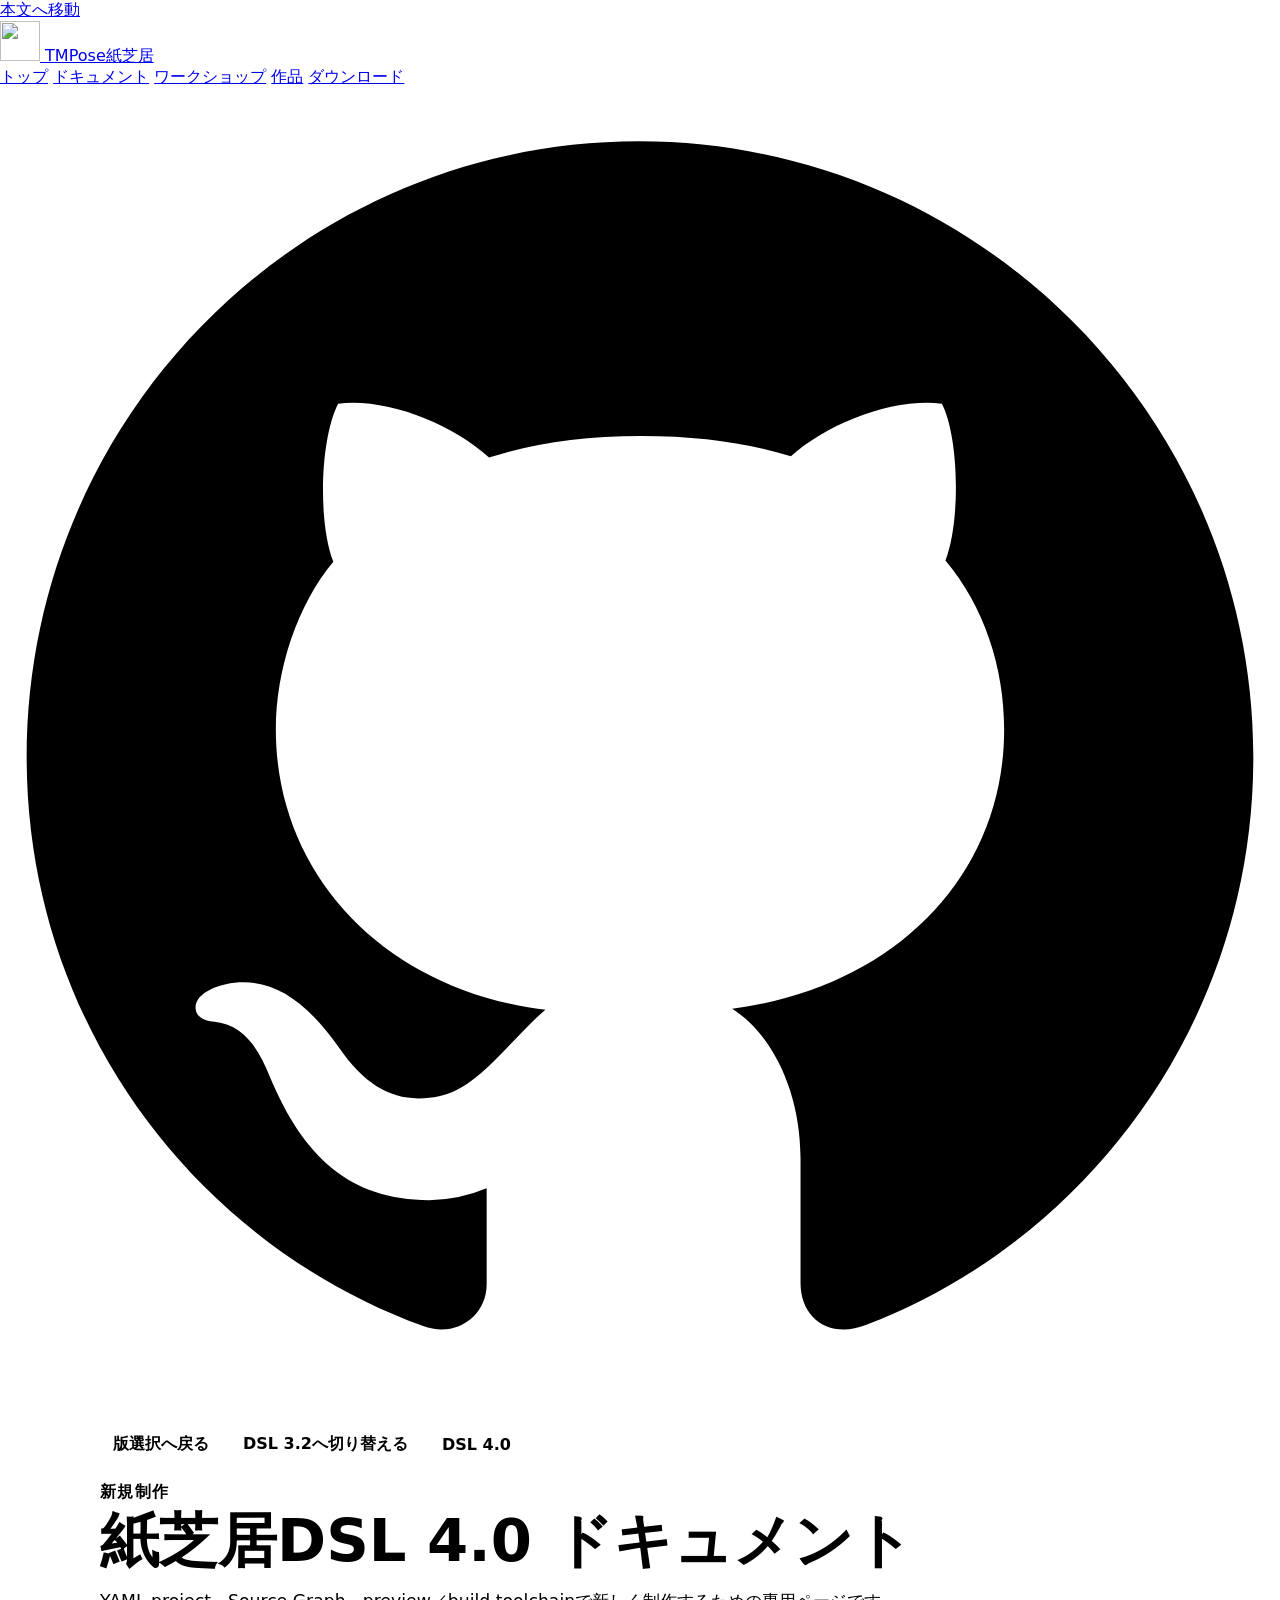
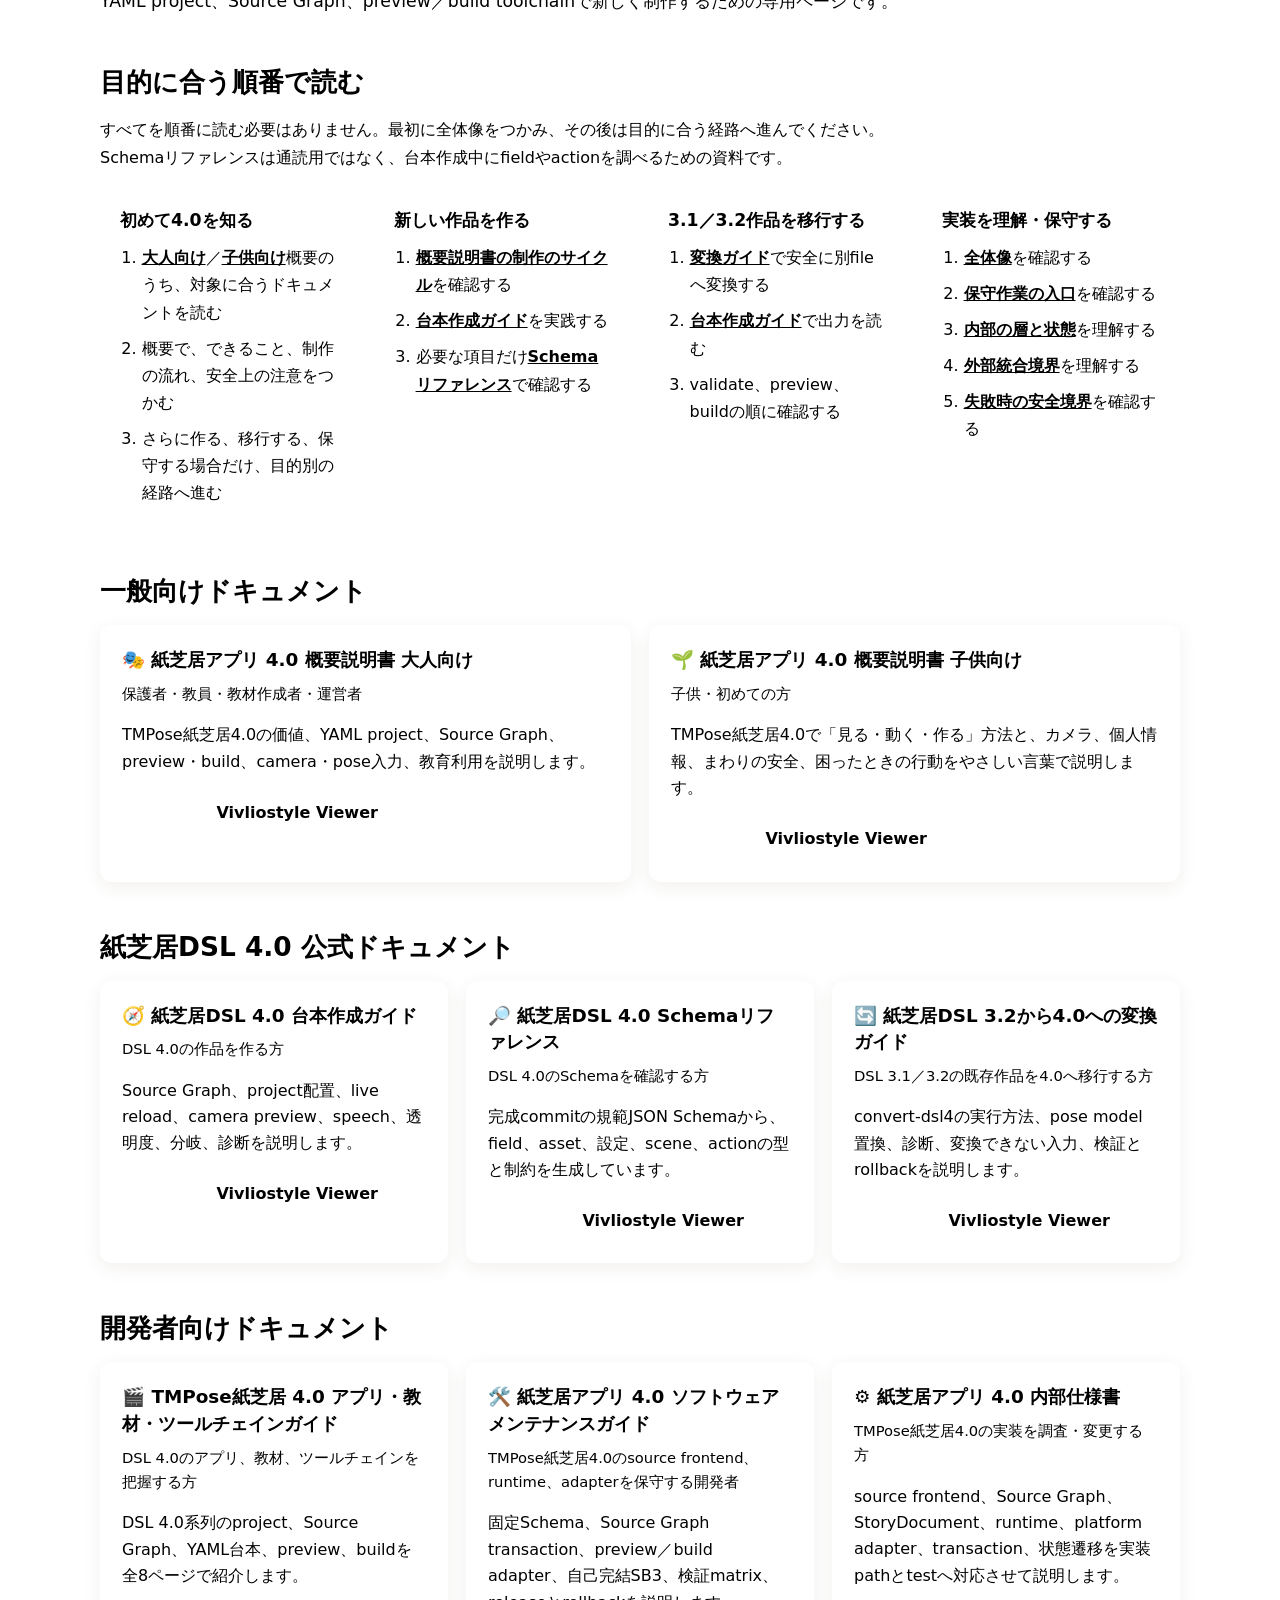
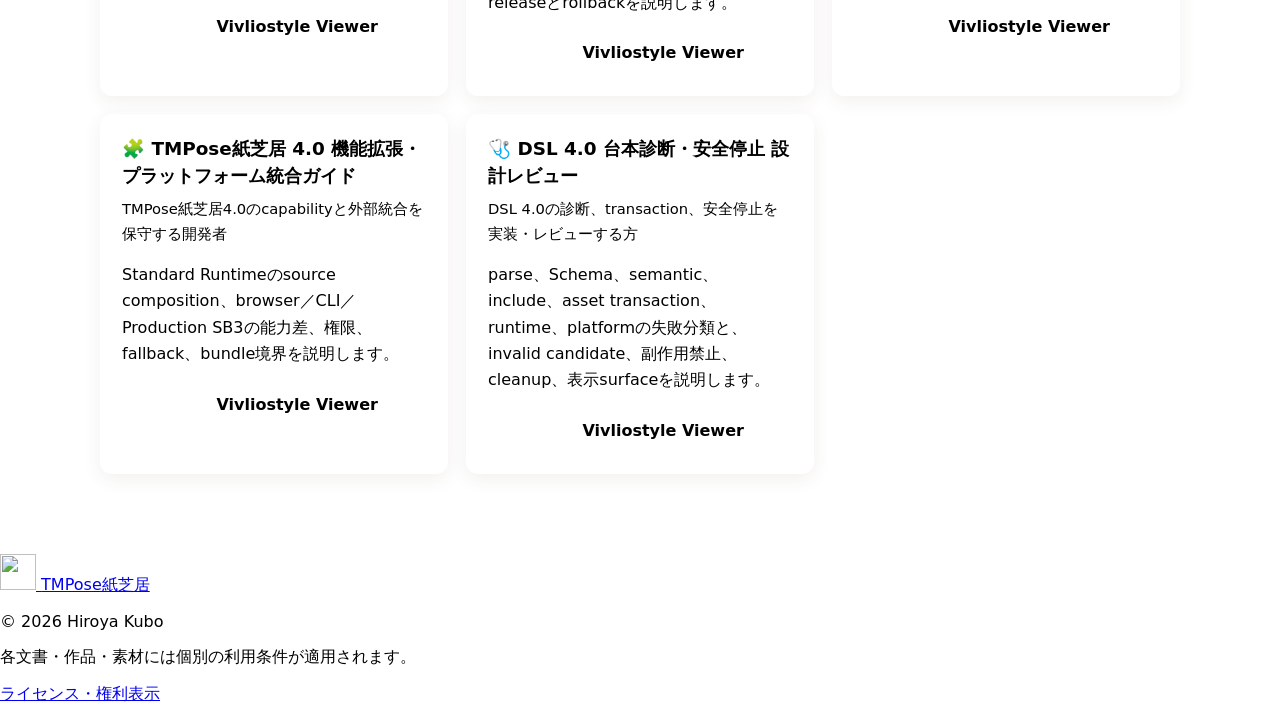
==== site/4.0/index.html @ bc0b0174 "Merge e92f4661d6a951f783a06829bd5346970b8b7bf6 into ef5ad79e44b089347c12c3574b7f335a104f0465" ====
<!doctype html>
<html lang="ja">
  <head>
    <meta charset="utf-8" />
    <meta name="viewport" content="width=device-width, initial-scale=1" />
    <meta name="description" content="紙芝居DSL 4.0の台本作者向け、開発者向け公式ドキュメント" />
    <title>紙芝居DSL 4.0 ドキュメント | TMPose紙芝居</title>
    <link rel="icon" type="image/png" sizes="256x256" href="../favicon.png" />
    <link rel="stylesheet" href="../site-shell.css" />
    <link rel="stylesheet" href="../document-index.css" />
    <script type="module" src="../site-shell.js"></script>
  </head>
  <body>
    <a class="skip-link" href="#main-content">本文へ移動</a>
    <header class="site-header">
      <div class="site-header__inner">
        <a class="site-brand" href="https://kubohiroya.github.io/tmpose-kamishibai/">
          <img class="site-brand__symbol" src="../favicon.png" width="40" height="40" alt="" />
          <span>TMPose紙芝居</span>
        </a>
        <nav class="site-nav" aria-label="サイトナビゲーション">
          <a class="site-nav__link" href="https://kubohiroya.github.io/tmpose-kamishibai/"
            >トップ</a
          >
          <a
            class="site-nav__link"
            href="https://kubohiroya.github.io/tmpose-kamishibai-docs/"
            aria-current="page"
            >ドキュメント</a
          >
          <a
            class="site-nav__link"
            href="https://kubohiroya.github.io/tmpose-kamishibai-docs/workshops/"
            >ワークショップ</a
          >
          <a class="site-nav__link" href="https://kubohiroya.github.io/tmpose-kamishibai-samples/"
            >作品</a
          >
          <a class="site-nav__link" href="https://kubohiroya.github.io/tmpose-kamishibai/downloads/"
            >ダウンロード</a
          >
        </nav>
        <a
          class="site-repository"
          href="https://github.com/kubohiroya/tmpose-kamishibai-docs"
          target="_blank"
          rel="noopener"
          aria-label="tmpose-kamishibai-docsをGitHubで開く"
          title="tmpose-kamishibai-docsをGitHubで開く"
        >
          <svg class="site-repository__icon" viewBox="0 0 24 24" aria-hidden="true">
            <path
              d="M10.226 17.284c-2.965-.36-5.054-2.493-5.054-5.256 0-1.123.404-2.336 1.078-3.144-.292-.741-.247-2.314.09-2.965.898-.112 2.111.36 2.83 1.01.853-.269 1.752-.404 2.853-.404 1.1 0 1.999.135 2.807.382.696-.629 1.932-1.1 2.83-.988.315.606.36 2.179.067 2.942.72.854 1.101 2 1.101 3.167 0 2.763-2.089 4.852-5.098 5.234.763.494 1.28 1.572 1.28 2.807v2.336c0 .674.561 1.056 1.235.786 4.066-1.55 7.255-5.615 7.255-10.646C23.5 6.188 18.334 1 11.978 1 5.62 1 .5 6.188.5 12.545c0 4.986 3.167 9.12 7.435 10.669.606.225 1.19-.18 1.19-.786V20.63a2.9 2.9 0 0 1-1.078.224c-1.483 0-2.359-.808-2.987-2.313-.247-.607-.517-.966-1.034-1.033-.27-.023-.359-.135-.359-.27 0-.27.45-.471.898-.471.652 0 1.213.404 1.797 1.235.45.651.921.943 1.483.943.561 0 .92-.202 1.437-.719.382-.381.674-.718.944-.943"
            />
          </svg>
        </a>
      </div>
    </header>
    <main id="main-content" class="version-page" tabindex="-1">
      <nav class="version-switch" aria-label="ドキュメントの版">
        <a href="../">版選択へ戻る</a>
        <a href="../3.2/">DSL 3.2へ切り替える</a>
        <a href="./" aria-current="page">DSL 4.0</a>
      </nav>
      <header class="page-intro">
        <p class="page-kicker">新規制作</p>
        <h1>紙芝居DSL 4.0 ドキュメント</h1>
        <p class="version-summary">
          YAML project、Source Graph、preview／build toolchainで新しく制作するための専用ページです。
        </p>
      </header>
      <section class="reading-paths" aria-labelledby="reading-paths-title">
        <h2 id="reading-paths-title">目的に合う順番で読む</h2>
        <p class="reading-paths__intro">
          すべてを順番に読む必要はありません。最初に全体像をつかみ、その後は目的に合う経路へ進んでください。
          Schemaリファレンスは通読用ではなく、台本作成中にfieldやactionを調べるための資料です。
        </p>
        <div class="reading-paths__grid">
          <article>
            <h3>初めて4.0を知る</h3>
            <ol>
              <li>
                <a href="user-guides/executive-summary-adult-4.0/">大人向け</a>／<a
                  href="user-guides/executive-summary-kids-4.0/"
                  >子供向け</a
                >概要のうち、対象に合うドキュメントを読む
              </li>
              <li>概要で、できること、制作の流れ、安全上の注意をつかむ</li>
              <li>さらに作る、移行する、保守する場合だけ、目的別の経路へ進む</li>
            </ol>
          </article>
          <article>
            <h3>新しい作品を作る</h3>
            <ol>
              <li>
                <a href="user-guides/executive-summary-adult-4.0/document.html#制作のサイクル"
                  >概要説明書の制作のサイクル</a
                >を確認する
              </li>
              <li>
                <a href="dsl-author-guides/dsl-4.0-author-guide/">台本作成ガイド</a>を実践する
              </li>
              <li>
                必要な項目だけ<a href="dsl-author-guides/dsl-4.0-schema-reference/"
                  >Schemaリファレンス</a
                >で確認する
              </li>
            </ol>
          </article>
          <article>
            <h3>3.1／3.2作品を移行する</h3>
            <ol>
              <li>
                <a href="dsl-author-guides/dsl-3.2-to-4.0-conversion-guide/">変換ガイド</a
                >で安全に別fileへ変換する
              </li>
              <li>
                <a href="dsl-author-guides/dsl-4.0-author-guide/">台本作成ガイド</a>で出力を読む
              </li>
              <li>validate、preview、buildの順に確認する</li>
            </ol>
          </article>
          <article>
            <h3>実装を理解・保守する</h3>
            <ol>
              <li>
                <a href="developer-guides/application-materials-guide-4.0/">全体像</a>を確認する
              </li>
              <li><a href="developer-guides/developer-guide-4.0/">保守作業の入口</a>を確認する</li>
              <li>
                <a href="developer-guides/internal-specification-4.0/">内部の層と状態</a>を理解する
              </li>
              <li><a href="developer-guides/extension-guide-4.0/">外部統合境界</a>を理解する</li>
              <li>
                <a href="developer-guides/dsl-4.0-diagnostics-design/">失敗時の安全境界</a
                >を確認する
              </li>
            </ol>
          </article>
        </div>
      </section>
      <section aria-labelledby="user-documents">
        <h2 id="user-documents">一般向けドキュメント</h2>
        <div class="cards">
          <article>
            <h3><span aria-hidden="true">🎭</span> 紙芝居アプリ 4.0 概要説明書 大人向け</h3>
            <p class="audience">保護者・教員・教材作成者・運営者</p>
            <p>
              TMPose紙芝居4.0の価値、YAML project、Source
              Graph、preview・build、camera・pose入力、教育利用を説明します。
            </p>
            <div class="actions">
              <a class="button" href="user-guides/executive-summary-adult-4.0/">HTML</a>
              <a
                class="button secondary"
                href="https://vivliostyle.org/viewer/#src=https://kubohiroya.github.io/tmpose-kamishibai-docs/4.0/user-guides/executive-summary-adult-4.0/publication.json&amp;bookMode=true"
                target="_blank"
                rel="noopener"
                >Vivliostyle Viewer</a
              >
            </div>
          </article>
          <article>
            <h3><span aria-hidden="true">🌱</span> 紙芝居アプリ 4.0 概要説明書 子供向け</h3>
            <p class="audience">子供・初めての方</p>
            <p>
              TMPose紙芝居4.0で「見る・動く・作る」方法と、カメラ、個人情報、まわりの安全、困ったときの行動をやさしい言葉で説明します。
            </p>
            <div class="actions">
              <a class="button" href="user-guides/executive-summary-kids-4.0/">HTML</a>
              <a
                class="button secondary"
                href="https://vivliostyle.org/viewer/#src=https://kubohiroya.github.io/tmpose-kamishibai-docs/4.0/user-guides/executive-summary-kids-4.0/publication.json&amp;bookMode=true"
                target="_blank"
                rel="noopener"
                >Vivliostyle Viewer</a
              >
            </div>
          </article>
        </div>
      </section>
      <section aria-labelledby="dsl-documents">
        <h2 id="dsl-documents">紙芝居DSL 4.0 公式ドキュメント</h2>
        <div class="cards">
          <article>
            <h3><span aria-hidden="true">🧭</span> 紙芝居DSL 4.0 台本作成ガイド</h3>
            <p class="audience">DSL 4.0の作品を作る方</p>
            <p>
              Source Graph、project配置、live reload、camera
              preview、speech、透明度、分岐、診断を説明します。
            </p>
            <div class="actions">
              <a class="button" href="dsl-author-guides/dsl-4.0-author-guide/">HTML</a>
              <a
                class="button secondary"
                href="https://vivliostyle.org/viewer/#src=https://kubohiroya.github.io/tmpose-kamishibai-docs/4.0/dsl-author-guides/dsl-4.0-author-guide/publication.json&amp;bookMode=true"
                target="_blank"
                rel="noopener"
                >Vivliostyle Viewer</a
              >
            </div>
          </article>
          <article>
            <h3><span aria-hidden="true">🔎</span> 紙芝居DSL 4.0 Schemaリファレンス</h3>
            <p class="audience">DSL 4.0のSchemaを確認する方</p>
            <p>
              完成commitの規範JSON
              Schemaから、field、asset、設定、scene、actionの型と制約を生成しています。
            </p>
            <div class="actions">
              <a class="button" href="dsl-author-guides/dsl-4.0-schema-reference/">HTML</a>
              <a
                class="button secondary"
                href="https://vivliostyle.org/viewer/#src=https://kubohiroya.github.io/tmpose-kamishibai-docs/4.0/dsl-author-guides/dsl-4.0-schema-reference/publication.json&amp;bookMode=true"
                target="_blank"
                rel="noopener"
                >Vivliostyle Viewer</a
              >
            </div>
          </article>
          <article>
            <h3><span aria-hidden="true">🔄</span> 紙芝居DSL 3.2から4.0への変換ガイド</h3>
            <p class="audience">DSL 3.1／3.2の既存作品を4.0へ移行する方</p>
            <p>
              convert-dsl4の実行方法、pose
              model置換、診断、変換できない入力、検証とrollbackを説明します。
            </p>
            <div class="actions">
              <a class="button" href="dsl-author-guides/dsl-3.2-to-4.0-conversion-guide/">HTML</a>
              <a
                class="button secondary"
                href="https://vivliostyle.org/viewer/#src=https://kubohiroya.github.io/tmpose-kamishibai-docs/4.0/dsl-author-guides/dsl-3.2-to-4.0-conversion-guide/publication.json&amp;bookMode=true"
                target="_blank"
                rel="noopener"
                >Vivliostyle Viewer</a
              >
            </div>
          </article>
        </div>
      </section>
      <section aria-labelledby="developer-documents">
        <h2 id="developer-documents">開発者向けドキュメント</h2>
        <div class="cards">
          <article>
            <h3>
              <span aria-hidden="true">🎬</span> TMPose紙芝居 4.0 アプリ・教材・ツールチェインガイド
            </h3>
            <p class="audience">DSL 4.0のアプリ、教材、ツールチェインを把握する方</p>
            <p>
              DSL 4.0系列のproject、Source Graph、YAML台本、preview、buildを全8ページで紹介します。
            </p>
            <div class="actions">
              <a class="button" href="developer-guides/application-materials-guide-4.0/">HTML</a>
              <a
                class="button secondary"
                href="https://vivliostyle.org/viewer/#src=https://kubohiroya.github.io/tmpose-kamishibai-docs/4.0/developer-guides/application-materials-guide-4.0/publication.json&amp;bookMode=true"
                target="_blank"
                rel="noopener"
                >Vivliostyle Viewer</a
              >
            </div>
          </article>
          <article>
            <h3>
              <span aria-hidden="true">🛠️</span> 紙芝居アプリ 4.0 ソフトウェアメンテナンスガイド
            </h3>
            <p class="audience">
              TMPose紙芝居4.0のsource frontend、runtime、adapterを保守する開発者
            </p>
            <p>
              固定Schema、Source Graph transaction、preview／build
              adapter、自己完結SB3、検証matrix、releaseとrollbackを説明します。
            </p>
            <div class="actions">
              <a class="button" href="developer-guides/developer-guide-4.0/">HTML</a>
              <a
                class="button secondary"
                href="https://vivliostyle.org/viewer/#src=https://kubohiroya.github.io/tmpose-kamishibai-docs/4.0/developer-guides/developer-guide-4.0/publication.json&amp;bookMode=true"
                target="_blank"
                rel="noopener"
                >Vivliostyle Viewer</a
              >
            </div>
          </article>
          <article>
            <h3><span aria-hidden="true">⚙️</span> 紙芝居アプリ 4.0 内部仕様書</h3>
            <p class="audience">TMPose紙芝居4.0の実装を調査・変更する方</p>
            <p>
              source frontend、Source Graph、StoryDocument、runtime、platform
              adapter、transaction、状態遷移を実装pathとtestへ対応させて説明します。
            </p>
            <div class="actions">
              <a class="button" href="developer-guides/internal-specification-4.0/">HTML</a>
              <a
                class="button secondary"
                href="https://vivliostyle.org/viewer/#src=https://kubohiroya.github.io/tmpose-kamishibai-docs/4.0/developer-guides/internal-specification-4.0/publication.json&amp;bookMode=true"
                target="_blank"
                rel="noopener"
                >Vivliostyle Viewer</a
              >
            </div>
          </article>
          <article>
            <h3>
              <span aria-hidden="true">🧩</span> TMPose紙芝居 4.0
              機能拡張・プラットフォーム統合ガイド
            </h3>
            <p class="audience">TMPose紙芝居4.0のcapabilityと外部統合を保守する開発者</p>
            <p>
              Standard Runtimeのsource composition、browser／CLI／Production
              SB3の能力差、権限、fallback、bundle境界を説明します。
            </p>
            <div class="actions">
              <a class="button" href="developer-guides/extension-guide-4.0/">HTML</a>
              <a
                class="button secondary"
                href="https://vivliostyle.org/viewer/#src=https://kubohiroya.github.io/tmpose-kamishibai-docs/4.0/developer-guides/extension-guide-4.0/publication.json&amp;bookMode=true"
                target="_blank"
                rel="noopener"
                >Vivliostyle Viewer</a
              >
            </div>
          </article>
          <article>
            <h3><span aria-hidden="true">🩺</span> DSL 4.0 台本診断・安全停止 設計レビュー</h3>
            <p class="audience">DSL 4.0の診断、transaction、安全停止を実装・レビューする方</p>
            <p>
              parse、Schema、semantic、include、asset transaction、runtime、platformの失敗分類と、
              invalid candidate、副作用禁止、cleanup、表示surfaceを説明します。
            </p>
            <div class="actions">
              <a class="button" href="developer-guides/dsl-4.0-diagnostics-design/">HTML</a>
              <a
                class="button secondary"
                href="https://vivliostyle.org/viewer/#src=https://kubohiroya.github.io/tmpose-kamishibai-docs/4.0/developer-guides/dsl-4.0-diagnostics-design/publication.json&amp;bookMode=true"
                target="_blank"
                rel="noopener"
                >Vivliostyle Viewer</a
              >
            </div>
          </article>
        </div>
      </section>
    </main>
    <footer class="site-footer" data-site-footer-version="1">
      <div class="site-footer__inner">
        <a class="site-footer__brand" href="https://kubohiroya.github.io/tmpose-kamishibai/">
          <img class="site-footer__symbol" src="../favicon.png" width="36" height="36" alt="" />
          <span>TMPose紙芝居</span>
        </a>
        <div class="site-footer__legal">
          <p>© 2026 Hiroya Kubo</p>
          <p class="site-footer__notice">各文書・作品・素材には個別の利用条件が適用されます。</p>
          <a
            class="site-footer__rights"
            href="https://kubohiroya.github.io/tmpose-kamishibai-docs/licenses/"
            >ライセンス・権利表示</a
          >
        </div>
      </div>
    </footer>
  </body>
</html>
---- site/document-index.css ----
:root {
  color-scheme: light;
  font-family: system-ui, sans-serif;
}

* {
  box-sizing: border-box;
}

body {
  margin: 0;
  background: var(--site-canvas);
  color: var(--site-ink);
}

main {
  width: min(1080px, calc(100% - 48px));
  margin: auto;
  padding: 52px 0 80px;
}

.page-intro {
  max-width: 78ch;
}

.page-intro h1 {
  margin: 0.2rem 0 0.75rem;
  font-size: clamp(2.15rem, 6vw, 3.7rem);
  line-height: 1.14;
}

.page-intro > p:last-child {
  margin: 0;
  color: var(--site-muted);
  font-size: 1.08rem;
  line-height: 1.8;
}

.page-kicker {
  margin: 0;
  color: var(--site-accent);
  font-weight: 800;
  letter-spacing: 0.08em;
}

.version-banners {
  display: grid;
  gap: 20px;
  margin-top: 2rem;
}

.version-banner {
  --version-accent: #7d4937;
  --version-tint: #fff2e8;
  display: grid;
  grid-template-columns: minmax(180px, 0.28fr) minmax(0, 1fr);
  overflow: hidden;
  border: 1px solid color-mix(in srgb, var(--version-accent) 38%, white);
  border-left: 10px solid var(--version-accent);
  border-radius: 8px;
  background: linear-gradient(100deg, var(--version-tint), var(--site-paper) 72%);
}

.version-banner--40 {
  --version-accent: #17635f;
  --version-tint: #e8f7f3;
}

.version-banner__label {
  display: flex;
  min-height: 100%;
  padding: 24px 20px;
  align-items: flex-start;
  flex-direction: column;
  justify-content: center;
  border-right: 1px solid color-mix(in srgb, var(--version-accent) 24%, white);
  color: var(--version-accent);
}

.version-banner__status {
  font-size: 0.88rem;
  font-weight: 800;
  letter-spacing: 0.08em;
}

.version-banner__version {
  font-size: clamp(3rem, 8vw, 4.8rem);
  font-weight: 900;
  letter-spacing: -0.08em;
  line-height: 1;
}

.version-banner__body {
  padding: 25px 29px 28px;
}

.version-banner__body h2 {
  margin: 0;
  font-size: 1.4rem;
  line-height: 1.4;
}

.version-banner__body > p {
  margin: 0.7rem 0 1rem;
  line-height: 1.75;
}

.version-banner__criteria {
  display: grid;
  grid-template-columns: max-content minmax(0, 1fr);
  gap: 0.45rem 1rem;
  margin: 0;
  line-height: 1.65;
}

.version-banner__criteria dt {
  color: var(--version-accent);
  font-weight: 800;
}

.version-banner__criteria dd {
  margin: 0;
}

.version-banner__primary {
  display: inline-flex;
  min-height: 44px;
  margin-top: 1.15rem;
  padding: 0 17px;
  align-items: center;
  border-radius: 7px;
  background: var(--version-accent);
  color: white;
  font-weight: 800;
  text-decoration: none;
}

.version-banner__primary:hover {
  filter: brightness(0.92);
}

.version-banner__primary:focus-visible,
.version-switch a:focus-visible,
.button:focus-visible {
  outline: 3px solid var(--site-accent);
  outline-offset: 4px;
}

.camera-privacy {
  --privacy-accent: #475569;
  --privacy-border: #cbd5e1;
  --privacy-tint: #f1f5f9;
  margin-top: 2rem;
  padding: clamp(22px, 4vw, 34px);
  border: 1px solid var(--privacy-border);
  border-left: 8px solid var(--privacy-accent);
  border-radius: 12px;
  background: linear-gradient(135deg, var(--privacy-tint), var(--site-paper) 76%);
  box-shadow: 0 5px 18px rgb(71 85 105 / 8%);
}

.camera-privacy__header {
  display: flex;
  align-items: flex-start;
  gap: 14px;
}

.camera-privacy__icon {
  flex: 0 0 auto;
  font-size: 1.75rem;
  line-height: 1.2;
}

.camera-privacy__eyebrow {
  margin: 0 0 0.2rem;
  color: var(--privacy-accent);
  font-size: 0.84rem;
  font-weight: 800;
  letter-spacing: 0.08em;
}

.camera-privacy h2 {
  margin: 0;
  font-size: clamp(1.35rem, 3vw, 1.7rem);
  line-height: 1.4;
}

.camera-privacy__intro {
  max-width: 82ch;
  margin: 1rem 0 1.35rem;
  line-height: 1.8;
}

.camera-privacy__grid {
  display: grid;
  grid-template-columns: repeat(2, minmax(0, 1fr));
  gap: 16px;
}

.camera-privacy__grid section {
  padding: 20px;
  border: 1px solid rgb(71 85 105 / 22%);
  border-radius: 9px;
  background: rgb(255 255 255 / 72%);
}

.camera-privacy__grid h3 {
  margin: 0 0 0.75rem;
  color: var(--privacy-accent);
  font-size: 1.1rem;
}

.camera-privacy__grid ul {
  margin: 0;
  padding-left: 1.25rem;
  line-height: 1.75;
}

.camera-privacy__grid li + li {
  margin-top: 0.75rem;
}

.camera-privacy a {
  color: var(--privacy-accent);
  font-weight: 700;
  text-underline-offset: 0.2em;
}

.version-page .page-intro {
  max-width: none;
}

.version-switch {
  display: flex;
  flex-wrap: wrap;
  gap: 8px;
  margin-bottom: 1.15rem;
}

.version-switch a {
  display: inline-flex;
  min-height: 40px;
  padding: 0 13px;
  align-items: center;
  border: 1px solid var(--site-line);
  border-radius: 999px;
  background: var(--site-paper);
  color: var(--site-accent);
  font-weight: 750;
  text-decoration: none;
}

.version-switch a[aria-current='page'] {
  border-color: var(--site-accent);
  background: var(--site-accent-soft);
  color: var(--site-ink);
}

.version-summary {
  max-width: 76ch;
}

.reading-paths__intro {
  max-width: 82ch;
  line-height: 1.75;
}

.reading-paths__grid {
  display: grid;
  grid-template-columns: repeat(auto-fit, minmax(250px, 1fr));
  gap: 16px;
}

.reading-paths__grid article {
  padding: 20px;
  border-left: 4px solid var(--site-accent);
  border-radius: 0 10px 10px 0;
  background: color-mix(in srgb, var(--site-paper) 88%, var(--site-accent-soft));
}

.reading-paths__grid h3 {
  margin: 0 0 0.75rem;
  font-size: 1.08rem;
}

.reading-paths__grid ol {
  margin: 0;
  padding-left: 1.35rem;
  line-height: 1.7;
}

.reading-paths__grid li + li {
  margin-top: 0.55rem;
}

.reading-paths__grid a {
  color: var(--site-accent);
  font-weight: 700;
}

.version-page section {
  margin-top: 3rem;
}

.version-page section h2 {
  margin-bottom: 1rem;
  font-size: 1.65rem;
}

.cards {
  display: grid;
  grid-template-columns: repeat(auto-fit, minmax(280px, 1fr));
  gap: 18px;
}

.cards article {
  padding: 22px;
  border: 1px solid var(--site-line);
  border-radius: 12px;
  background: var(--site-paper);
  box-shadow: 0 5px 18px rgb(89 61 43 / 8%);
}

.cards .workshop-event-card {
  grid-column: 1 / -1;
  border-left: 4px solid var(--site-accent);
}

.cards h3 {
  margin: 0 0 0.5rem;
  font-size: 1.15rem;
  line-height: 1.45;
}

.cards p {
  line-height: 1.65;
}

.audience {
  margin: 0 0 0.8rem;
  color: var(--site-muted);
  font-size: 0.92rem;
}

.actions {
  display: flex;
  flex-wrap: wrap;
  gap: 8px;
  margin-top: 1rem;
}

.button {
  display: inline-flex;
  min-height: 42px;
  padding: 0 12px;
  align-items: center;
  border-radius: 7px;
  background: var(--site-accent);
  color: white;
  font-weight: 700;
  text-decoration: none;
}

.button.secondary {
  border: 1px solid var(--site-accent);
  background: white;
  color: var(--site-accent);
}

.workshop-timeline {
  margin-top: 2.5rem;
}

.workshop-release {
  display: grid;
  grid-template-columns: minmax(150px, 0.22fr) minmax(0, 1fr);
  gap: 24px;
  padding: 30px 0;
  border-top: 1px solid var(--site-line);
}

.workshop-release__heading h2 {
  margin: 0.2rem 0 0;
  font-size: 1.65rem;
}

.workshop-release__status {
  margin: 0;
  color: var(--site-accent);
  font-size: 0.84rem;
  font-weight: 800;
  letter-spacing: 0.07em;
}

.workshop-event > time {
  display: block;
  margin-bottom: 0.85rem;
  color: var(--site-ink);
  font-size: 1.15rem;
  font-weight: 800;
}

.workshop-coverage {
  margin-top: 1rem;
  padding: 18px 20px;
  border-left: 4px solid var(--site-accent);
  border-radius: 0 8px 8px 0;
  background: color-mix(in srgb, var(--site-paper) 82%, var(--site-canvas));
}

.workshop-coverage h3 {
  margin: 0 0 0.45rem;
  font-size: 1rem;
}

.workshop-coverage p {
  margin: 0;
  line-height: 1.65;
}

.workshop-coverage__label {
  display: block;
  color: var(--site-muted);
  font-size: 0.86rem;
  font-weight: 700;
}

.workshop-coverage a {
  color: var(--site-accent);
  font-weight: 700;
}

.workshop-coverage__date {
  color: var(--site-muted);
  white-space: nowrap;
}

.empty-state {
  padding: 22px;
  border: 1px dashed var(--site-line);
  border-radius: 10px;
  background: color-mix(in srgb, var(--site-paper) 82%, var(--site-canvas));
}

.empty-state h3 {
  margin: 0 0 0.45rem;
  font-size: 1.12rem;
}

.empty-state p {
  margin: 0;
  color: var(--site-muted);
  line-height: 1.65;
}

@media (max-width: 700px) {
  main {
    width: min(100% - 32px, 1080px);
    padding-top: 36px;
  }

  .version-banner {
    grid-template-columns: 1fr;
  }

  .workshop-release {
    grid-template-columns: 1fr;
  }

  .workshop-release {
    gap: 14px;
  }

  .version-banner__label {
    min-height: auto;
    padding: 16px 20px;
    align-items: baseline;
    flex-direction: row;
    justify-content: flex-start;
    gap: 12px;
    border-right: 0;
    border-bottom: 1px solid color-mix(in srgb, var(--version-accent) 24%, white);
  }

  .version-banner__version {
    font-size: 2.8rem;
  }

  .version-banner__body {
    padding: 20px;
  }

  .version-banner__criteria {
    grid-template-columns: 1fr;
    gap: 0.1rem;
  }

  .version-banner__criteria dd + dt {
    margin-top: 0.55rem;
  }

  .camera-privacy {
    padding: 20px;
    border-left-width: 6px;
  }

  .camera-privacy__grid {
    grid-template-columns: 1fr;
  }
}
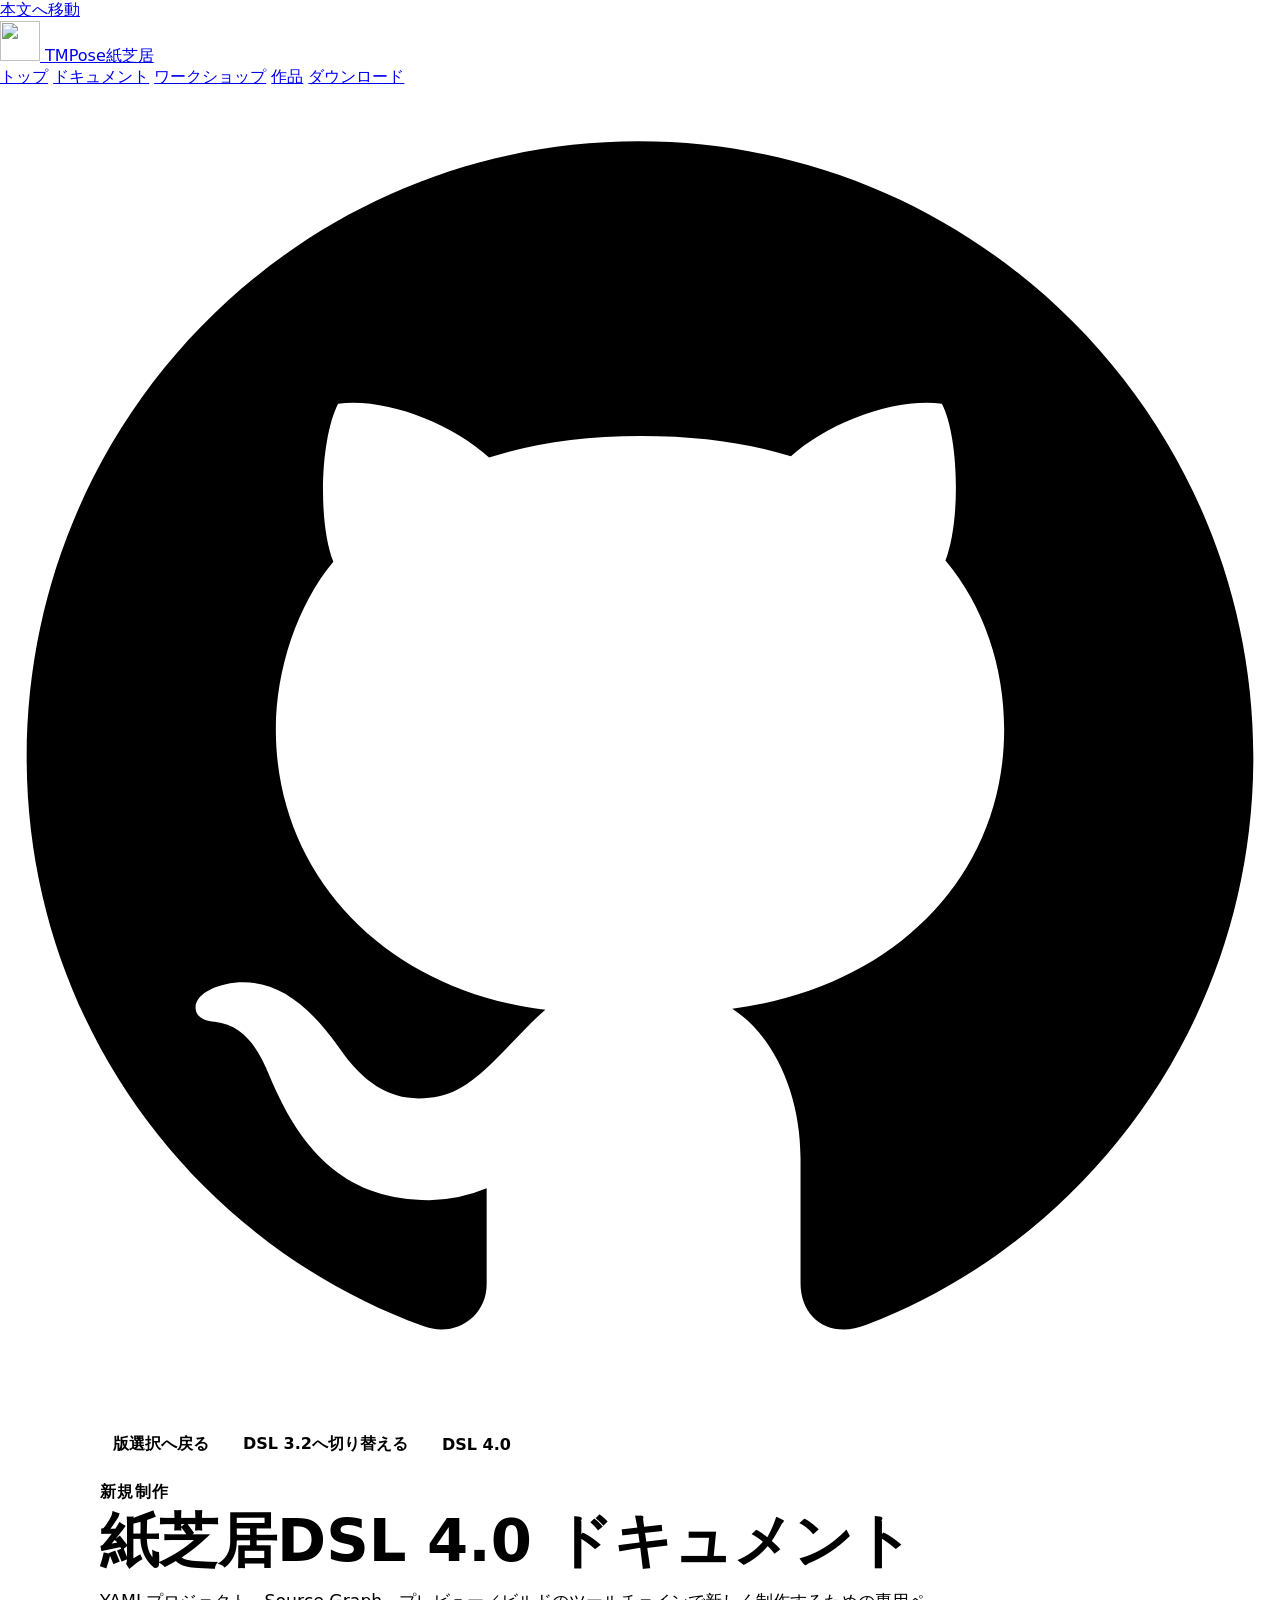
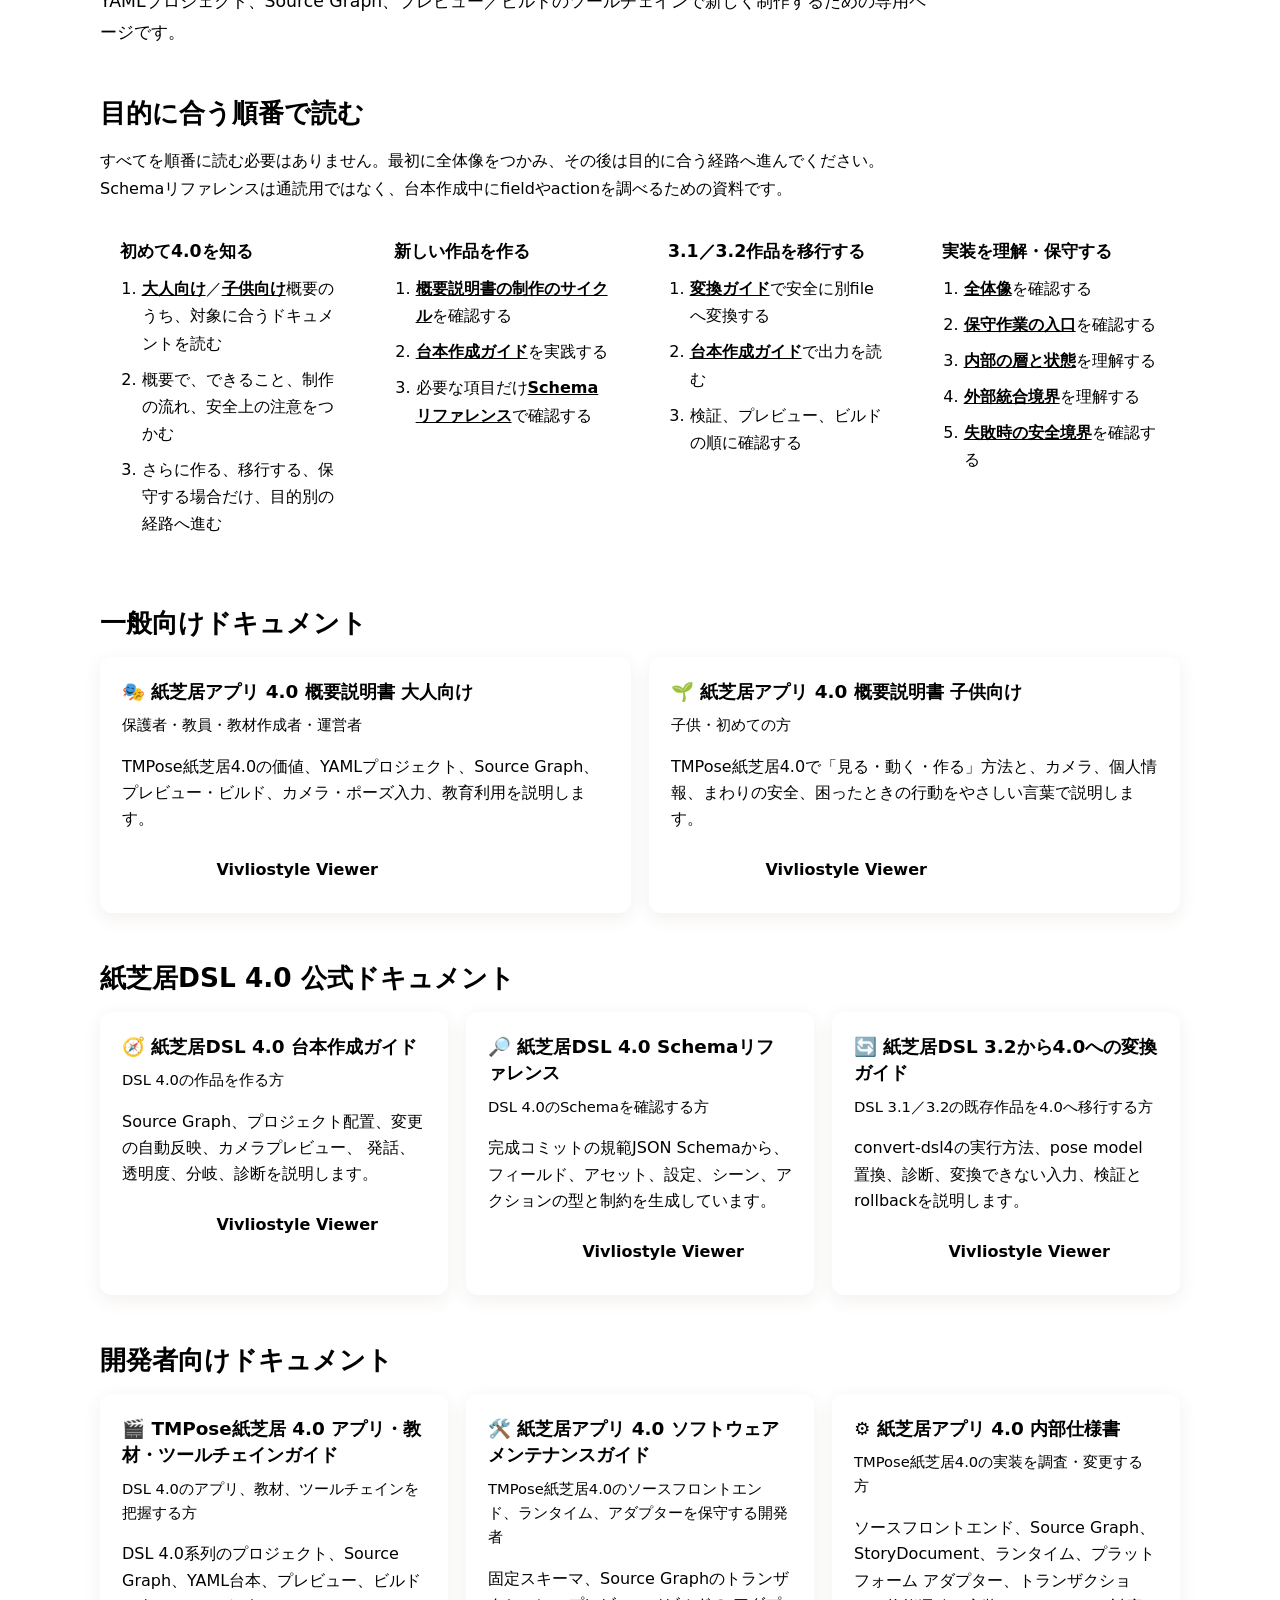
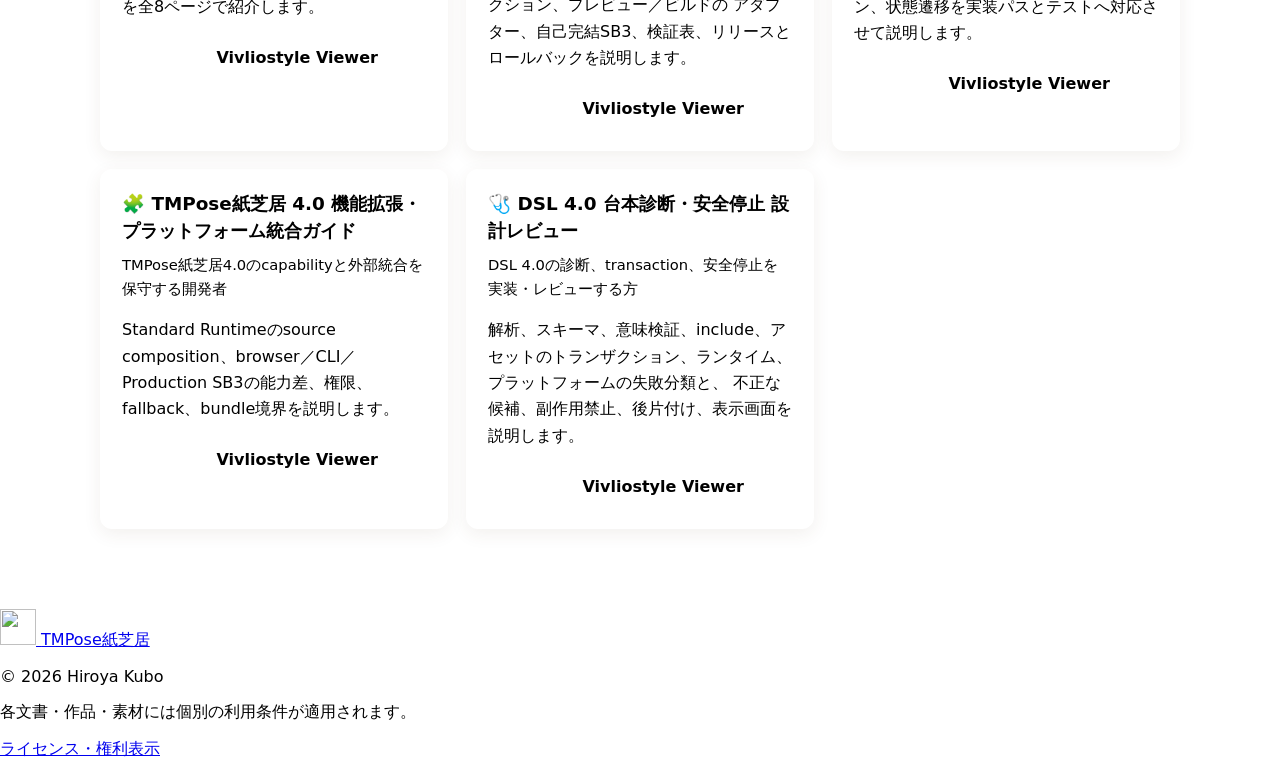
==== commit 85493486: "Merge 5ee5005e1090f3b67c5b8c9c926fb828e12a38e9 into e92f4661d6a951f783a06829bd5346970b8b7bf6" ====
--- a/site/4.0/index.html
+++ b/site/4.0/index.html
@@ -66,7 +66,8 @@
         <p class="page-kicker">新規制作</p>
         <h1>紙芝居DSL 4.0 ドキュメント</h1>
         <p class="version-summary">
-          YAML project、Source Graph、preview／build toolchainで新しく制作するための専用ページです。
+          YAMLプロジェクト、Source
+          Graph、プレビュー／ビルドのツールチェインで新しく制作するための専用ページです。
         </p>
       </header>
       <section class="reading-paths" aria-labelledby="reading-paths-title">
@@ -117,7 +118,7 @@
               <li>
                 <a href="dsl-author-guides/dsl-4.0-author-guide/">台本作成ガイド</a>で出力を読む
               </li>
-              <li>validate、preview、buildの順に確認する</li>
+              <li>検証、プレビュー、ビルドの順に確認する</li>
             </ol>
           </article>
           <article>
@@ -146,8 +147,8 @@
             <h3><span aria-hidden="true">🎭</span> 紙芝居アプリ 4.0 概要説明書 大人向け</h3>
             <p class="audience">保護者・教員・教材作成者・運営者</p>
             <p>
-              TMPose紙芝居4.0の価値、YAML project、Source
-              Graph、preview・build、camera・pose入力、教育利用を説明します。
+              TMPose紙芝居4.0の価値、YAMLプロジェクト、Source
+              Graph、プレビュー・ビルド、カメラ・ポーズ入力、教育利用を説明します。
             </p>
             <div class="actions">
               <a class="button" href="user-guides/executive-summary-adult-4.0/">HTML</a>
@@ -186,8 +187,8 @@
             <h3><span aria-hidden="true">🧭</span> 紙芝居DSL 4.0 台本作成ガイド</h3>
             <p class="audience">DSL 4.0の作品を作る方</p>
             <p>
-              Source Graph、project配置、live reload、camera
-              preview、speech、透明度、分岐、診断を説明します。
+              Source Graph、プロジェクト配置、変更の自動反映、カメラプレビュー、
+              発話、透明度、分岐、診断を説明します。
             </p>
             <div class="actions">
               <a class="button" href="dsl-author-guides/dsl-4.0-author-guide/">HTML</a>
@@ -204,8 +205,8 @@
             <h3><span aria-hidden="true">🔎</span> 紙芝居DSL 4.0 Schemaリファレンス</h3>
             <p class="audience">DSL 4.0のSchemaを確認する方</p>
             <p>
-              完成commitの規範JSON
-              Schemaから、field、asset、設定、scene、actionの型と制約を生成しています。
+              完成コミットの規範JSON
+              Schemaから、フィールド、アセット、設定、シーン、アクションの型と制約を生成しています。
             </p>
             <div class="actions">
               <a class="button" href="dsl-author-guides/dsl-4.0-schema-reference/">HTML</a>
@@ -247,7 +248,8 @@
             </h3>
             <p class="audience">DSL 4.0のアプリ、教材、ツールチェインを把握する方</p>
             <p>
-              DSL 4.0系列のproject、Source Graph、YAML台本、preview、buildを全8ページで紹介します。
+              DSL 4.0系列のプロジェクト、Source
+              Graph、YAML台本、プレビュー、ビルドを全8ページで紹介します。
             </p>
             <div class="actions">
               <a class="button" href="developer-guides/application-materials-guide-4.0/">HTML</a>
@@ -265,11 +267,11 @@
               <span aria-hidden="true">🛠️</span> 紙芝居アプリ 4.0 ソフトウェアメンテナンスガイド
             </h3>
             <p class="audience">
-              TMPose紙芝居4.0のsource frontend、runtime、adapterを保守する開発者
-            </p>
-            <p>
-              固定Schema、Source Graph transaction、preview／build
-              adapter、自己完結SB3、検証matrix、releaseとrollbackを説明します。
+              TMPose紙芝居4.0のソースフロントエンド、ランタイム、アダプターを保守する開発者
+            </p>
+            <p>
+              固定スキーマ、Source Graphのトランザクション、プレビュー／ビルドの
+              アダプター、自己完結SB3、検証表、リリースとロールバックを説明します。
             </p>
             <div class="actions">
               <a class="button" href="developer-guides/developer-guide-4.0/">HTML</a>
@@ -286,8 +288,8 @@
             <h3><span aria-hidden="true">⚙️</span> 紙芝居アプリ 4.0 内部仕様書</h3>
             <p class="audience">TMPose紙芝居4.0の実装を調査・変更する方</p>
             <p>
-              source frontend、Source Graph、StoryDocument、runtime、platform
-              adapter、transaction、状態遷移を実装pathとtestへ対応させて説明します。
+              ソースフロントエンド、Source Graph、StoryDocument、ランタイム、プラットフォーム
+              アダプター、トランザクション、状態遷移を実装パスとテストへ対応させて説明します。
             </p>
             <div class="actions">
               <a class="button" href="developer-guides/internal-specification-4.0/">HTML</a>
@@ -325,8 +327,8 @@
             <h3><span aria-hidden="true">🩺</span> DSL 4.0 台本診断・安全停止 設計レビュー</h3>
             <p class="audience">DSL 4.0の診断、transaction、安全停止を実装・レビューする方</p>
             <p>
-              parse、Schema、semantic、include、asset transaction、runtime、platformの失敗分類と、
-              invalid candidate、副作用禁止、cleanup、表示surfaceを説明します。
+              解析、スキーマ、意味検証、include、アセットのトランザクション、ランタイム、プラットフォームの失敗分類と、
+              不正な候補、副作用禁止、後片付け、表示画面を説明します。
             </p>
             <div class="actions">
               <a class="button" href="developer-guides/dsl-4.0-diagnostics-design/">HTML</a>
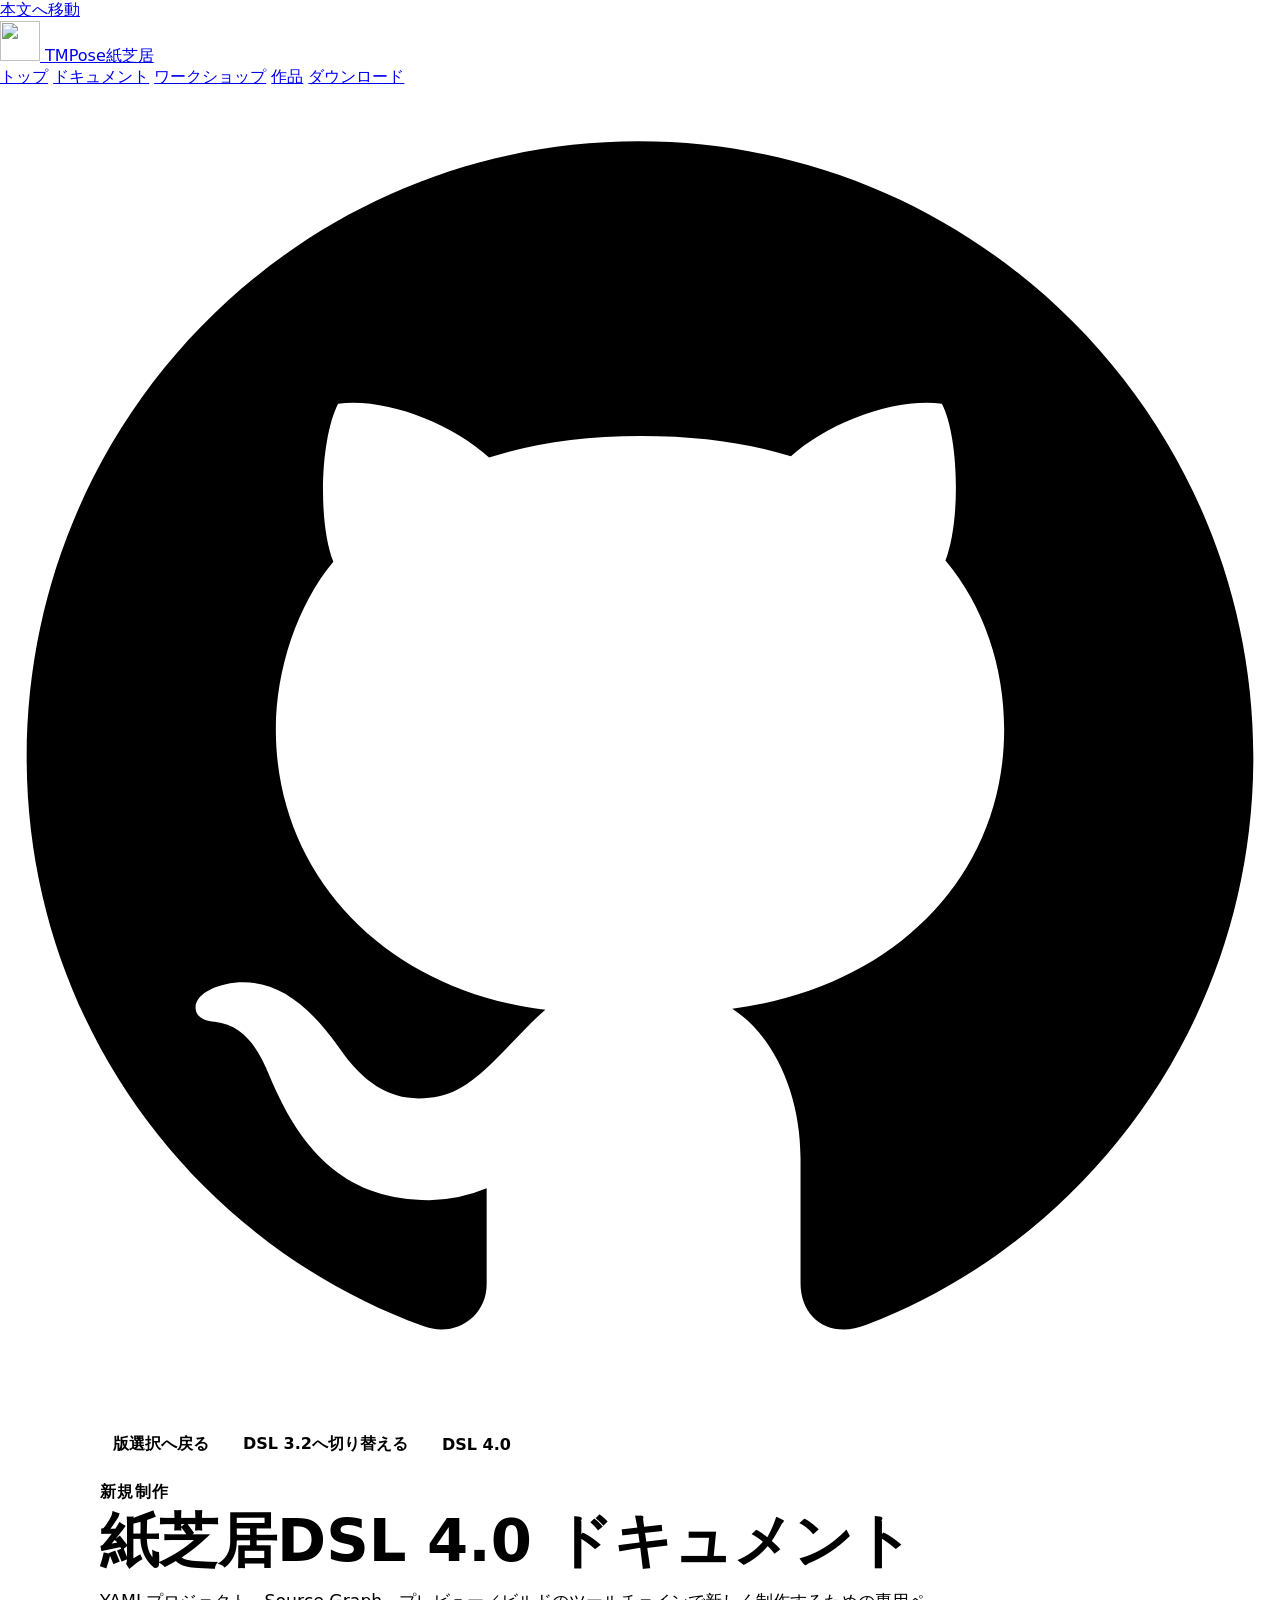
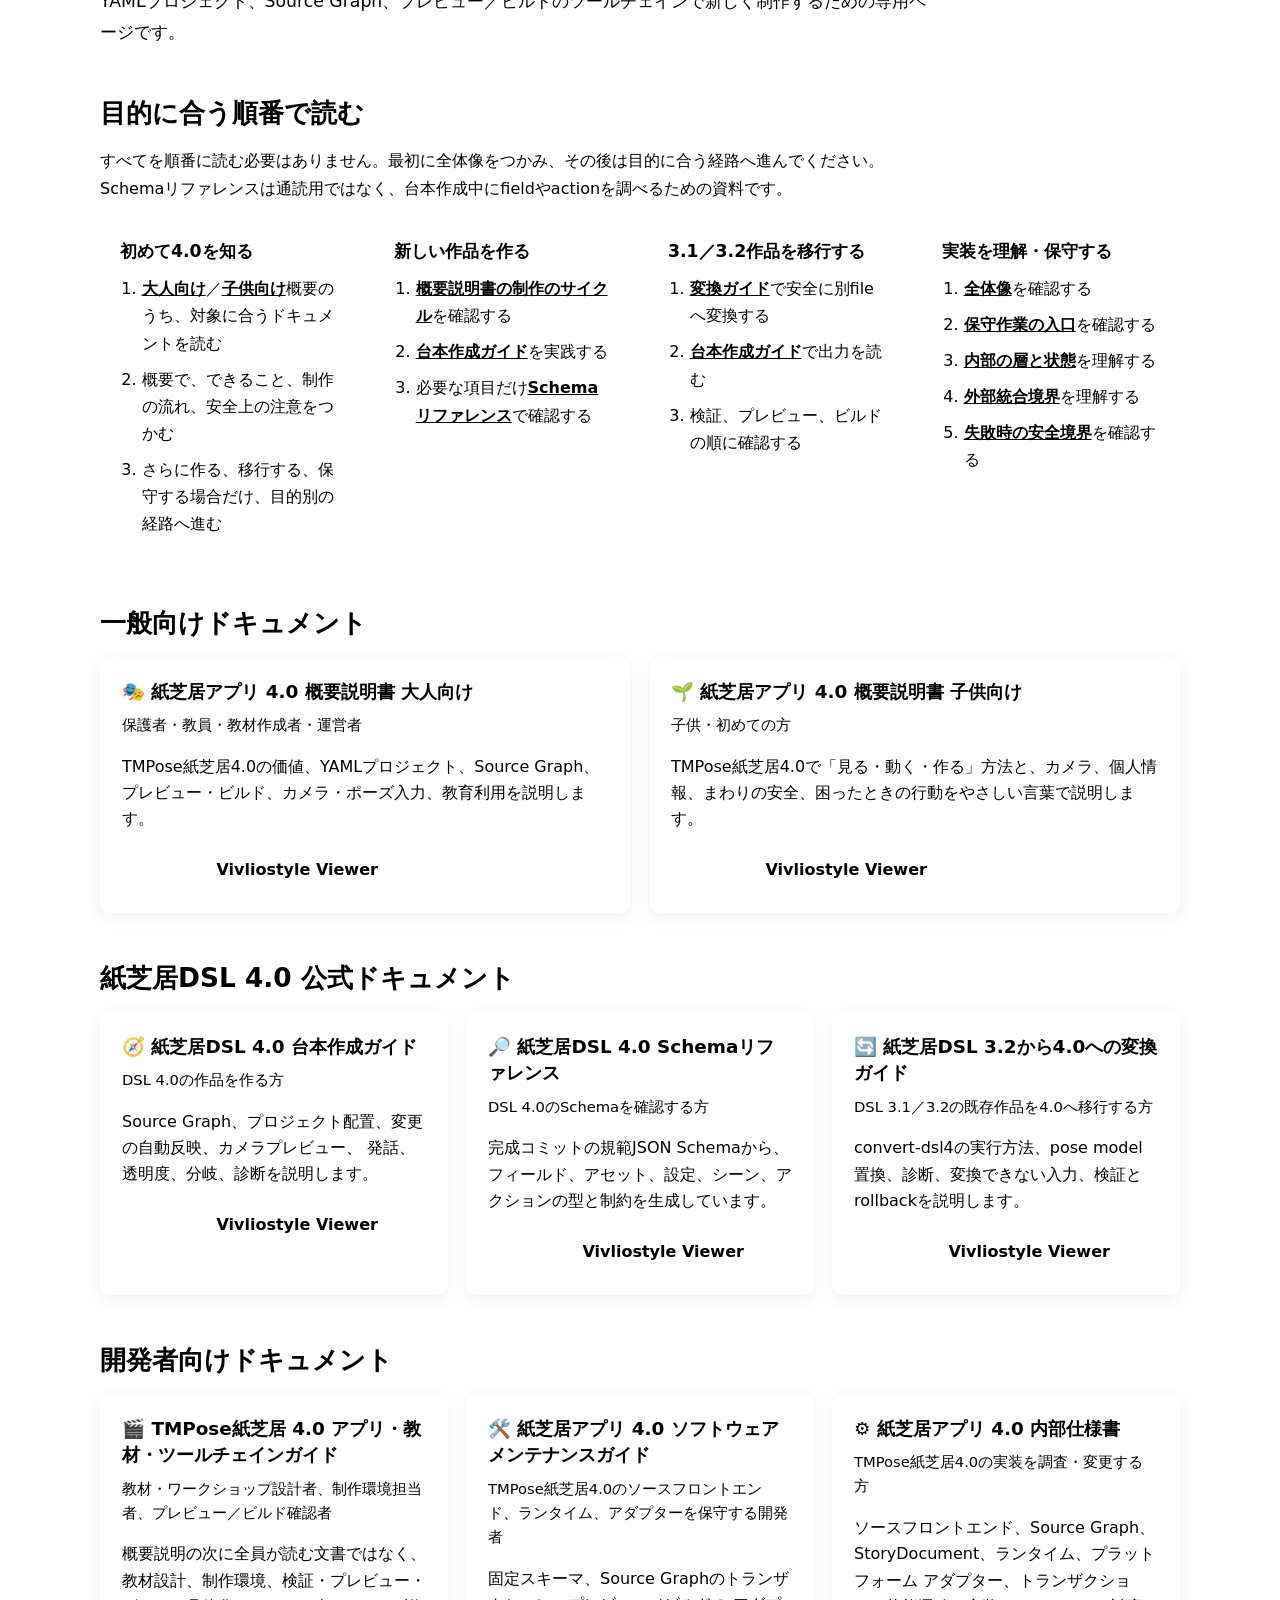
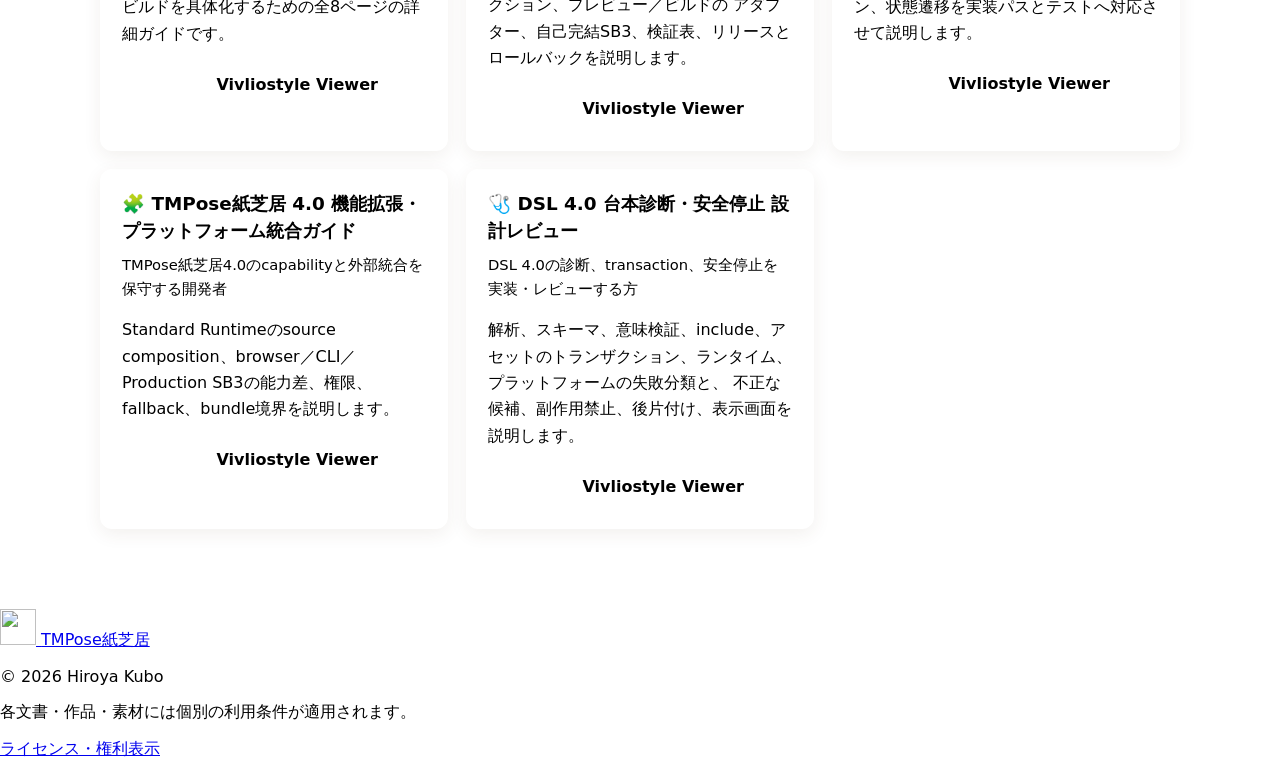
==== commit c3ce9110: "Merge d17fc8a62b95137da3be82b1d84d8f89e4de0f45 into 29fdac1e78046533ece5954fa05362a70db53a68" ====
--- a/site/4.0/index.html
+++ b/site/4.0/index.html
@@ -246,10 +246,11 @@
             <h3>
               <span aria-hidden="true">🎬</span> TMPose紙芝居 4.0 アプリ・教材・ツールチェインガイド
             </h3>
-            <p class="audience">DSL 4.0のアプリ、教材、ツールチェインを把握する方</p>
-            <p>
-              DSL 4.0系列のプロジェクト、Source
-              Graph、YAML台本、プレビュー、ビルドを全8ページで紹介します。
+            <p class="audience">
+              教材・ワークショップ設計者、制作環境担当者、プレビュー／ビルド確認者
+            </p>
+            <p>
+              概要説明の次に全員が読む文書ではなく、教材設計、制作環境、検証・プレビュー・ビルドを具体化するための全8ページの詳細ガイドです。
             </p>
             <div class="actions">
               <a class="button" href="developer-guides/application-materials-guide-4.0/">HTML</a>
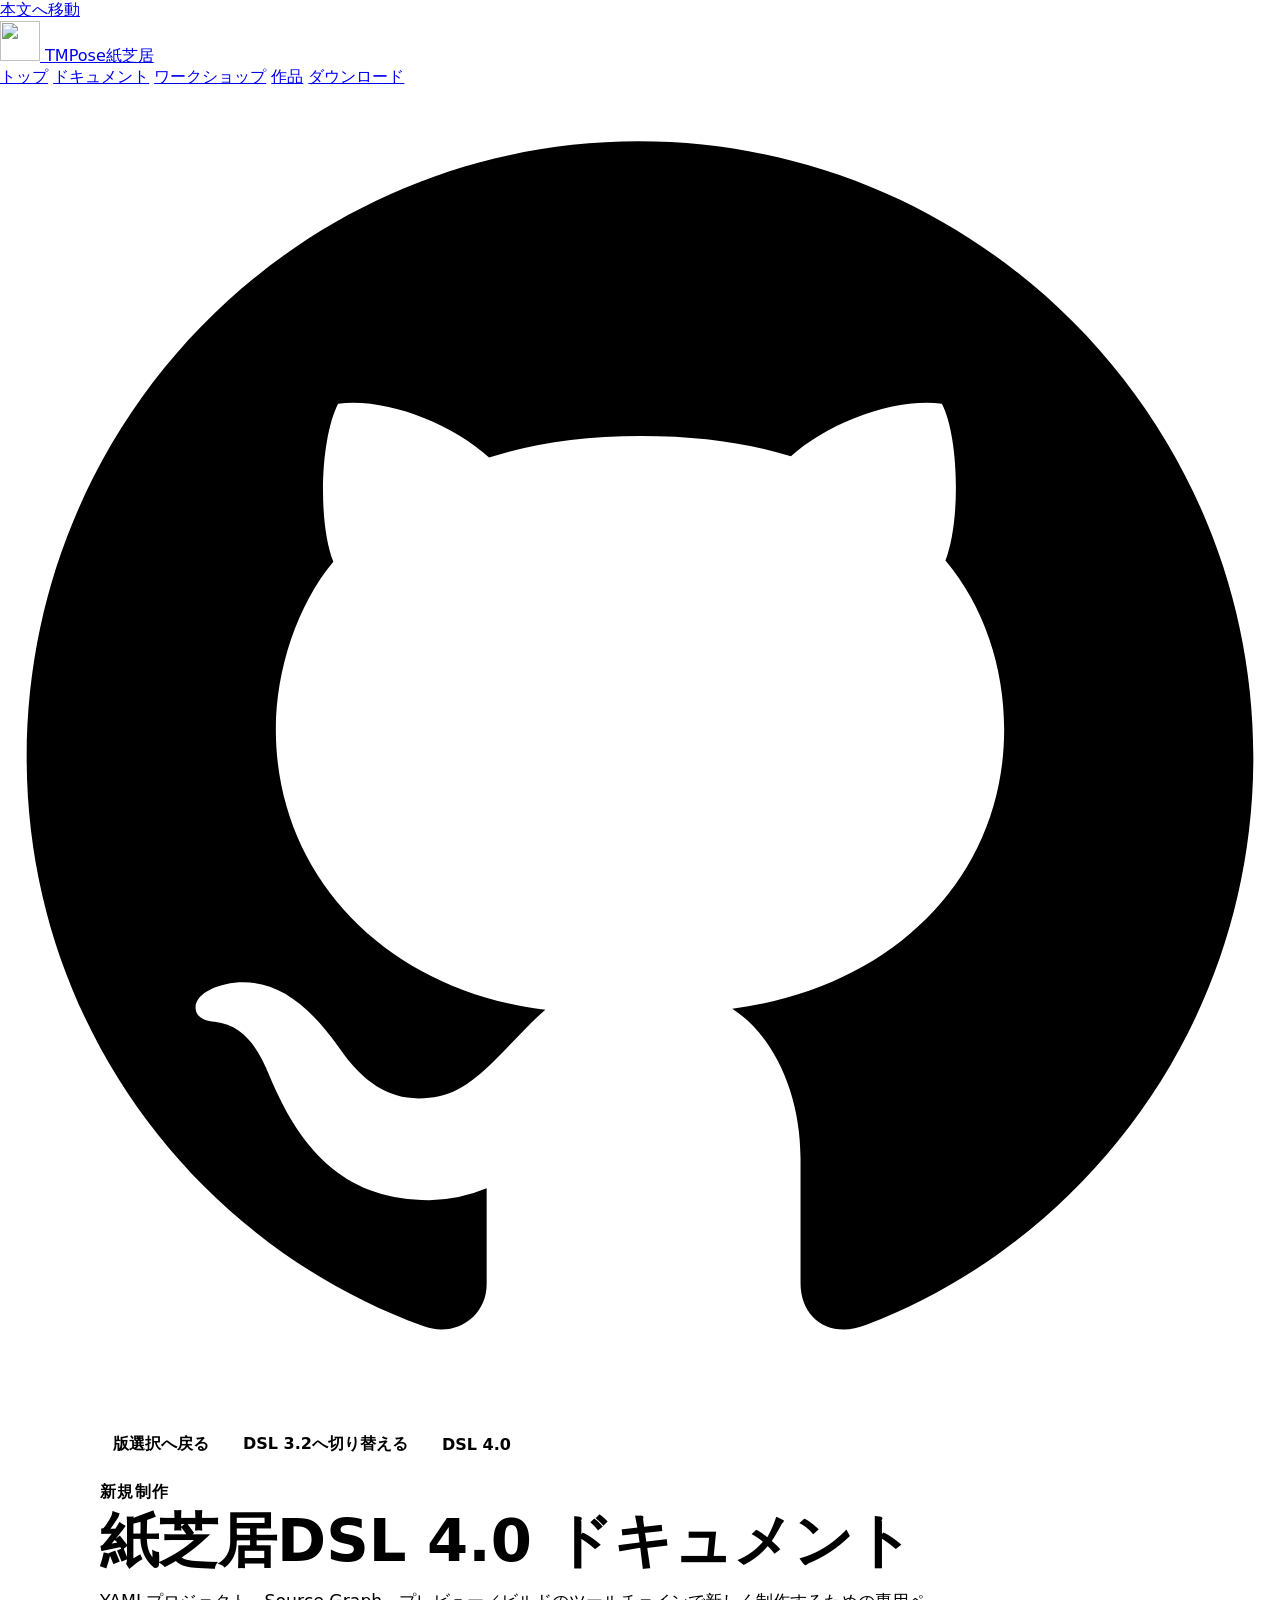
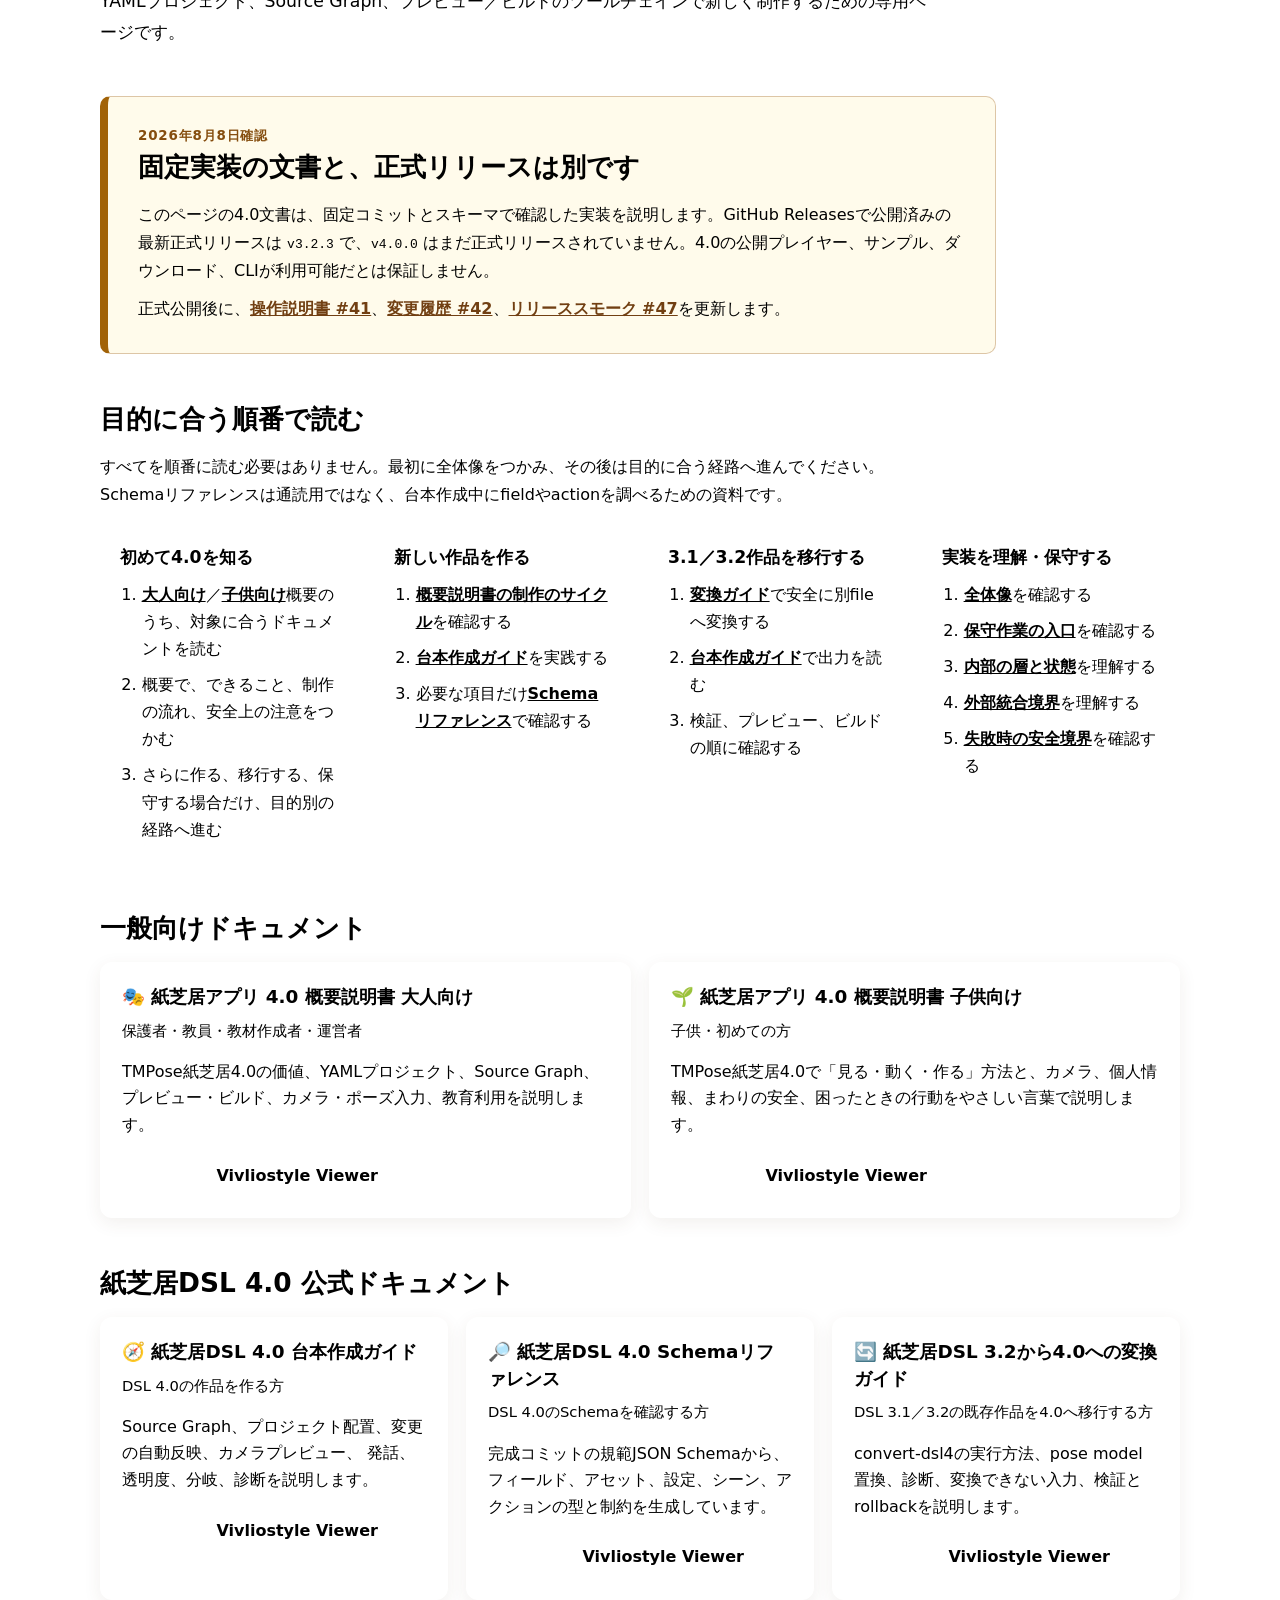
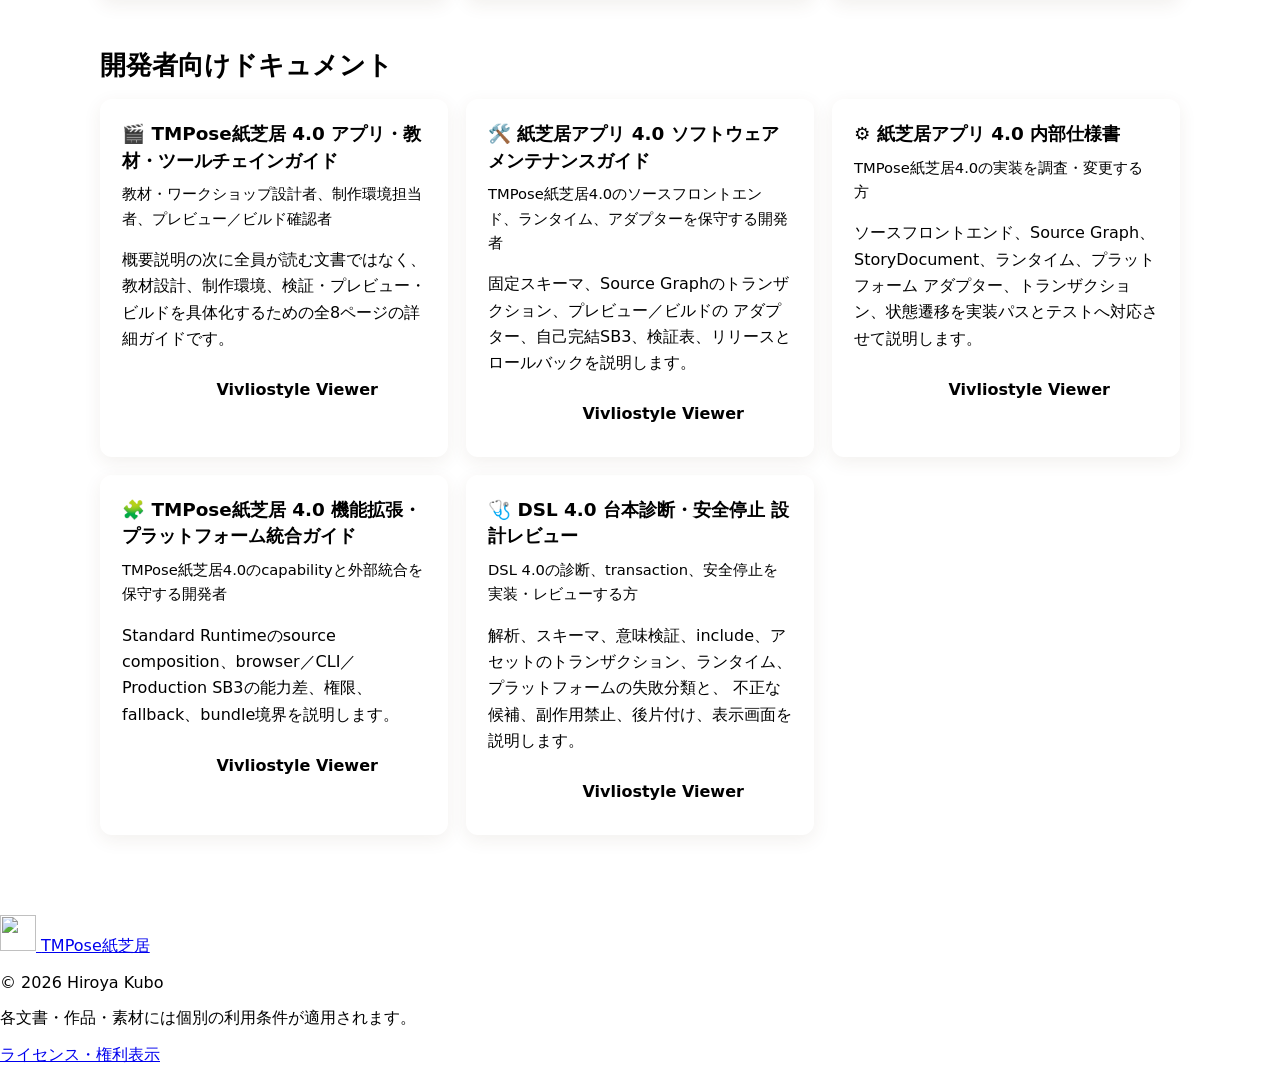
==== commit e0fd08ba: "Merge a27eb64264ab4ea8100967bfd2f881f40ac137ee into d17fc8a62b95137da3be82b1d84d8f89e4de0f45" ====
--- a/site/4.0/index.html
+++ b/site/4.0/index.html
@@ -70,6 +70,24 @@
           Graph、プレビュー／ビルドのツールチェインで新しく制作するための専用ページです。
         </p>
       </header>
+      <section class="release-status" aria-labelledby="release-status-title">
+        <p class="release-status__eyebrow">2026年8月8日確認</p>
+        <h2 id="release-status-title">固定実装の文書と、正式リリースは別です</h2>
+        <p>
+          このページの4.0文書は、固定コミットとスキーマで確認した実装を説明します。GitHub
+          Releasesで公開済みの最新正式リリースは <code>v3.2.3</code> で、<code>v4.0.0</code>
+          はまだ正式リリースされていません。4.0の公開プレイヤー、サンプル、ダウンロード、CLIが利用可能だとは保証しません。
+        </p>
+        <p>
+          正式公開後に、<a href="https://github.com/kubohiroya/tmpose-kamishibai-docs/issues/41"
+            >操作説明書 #41</a
+          >、<a href="https://github.com/kubohiroya/tmpose-kamishibai-docs/issues/42"
+            >変更履歴 #42</a
+          >、<a href="https://github.com/kubohiroya/tmpose-kamishibai-docs/issues/47"
+            >リリーススモーク #47</a
+          >を更新します。
+        </p>
+      </section>
       <section class="reading-paths" aria-labelledby="reading-paths-title">
         <h2 id="reading-paths-title">目的に合う順番で読む</h2>
         <p class="reading-paths__intro">
--- a/site/document-index.css
+++ b/site/document-index.css
@@ -260,6 +260,37 @@
   max-width: 76ch;
 }
 
+.release-status {
+  max-width: 88ch;
+  padding: clamp(20px, 4vw, 30px);
+  border: 1px solid color-mix(in srgb, #a16207 36%, white);
+  border-left: 8px solid #a16207;
+  border-radius: 10px;
+  background: #fffbeb;
+}
+
+.release-status__eyebrow {
+  margin: 0;
+  color: #854d0e;
+  font-size: 0.84rem;
+  font-weight: 800;
+  letter-spacing: 0.06em;
+}
+
+.release-status h2 {
+  margin: 0.3rem 0 0.7rem;
+}
+
+.release-status p:not(.release-status__eyebrow) {
+  margin: 0.6rem 0 0;
+  line-height: 1.75;
+}
+
+.release-status a {
+  color: #713f12;
+  font-weight: 750;
+}
+
 .reading-paths__intro {
   max-width: 82ch;
   line-height: 1.75;
